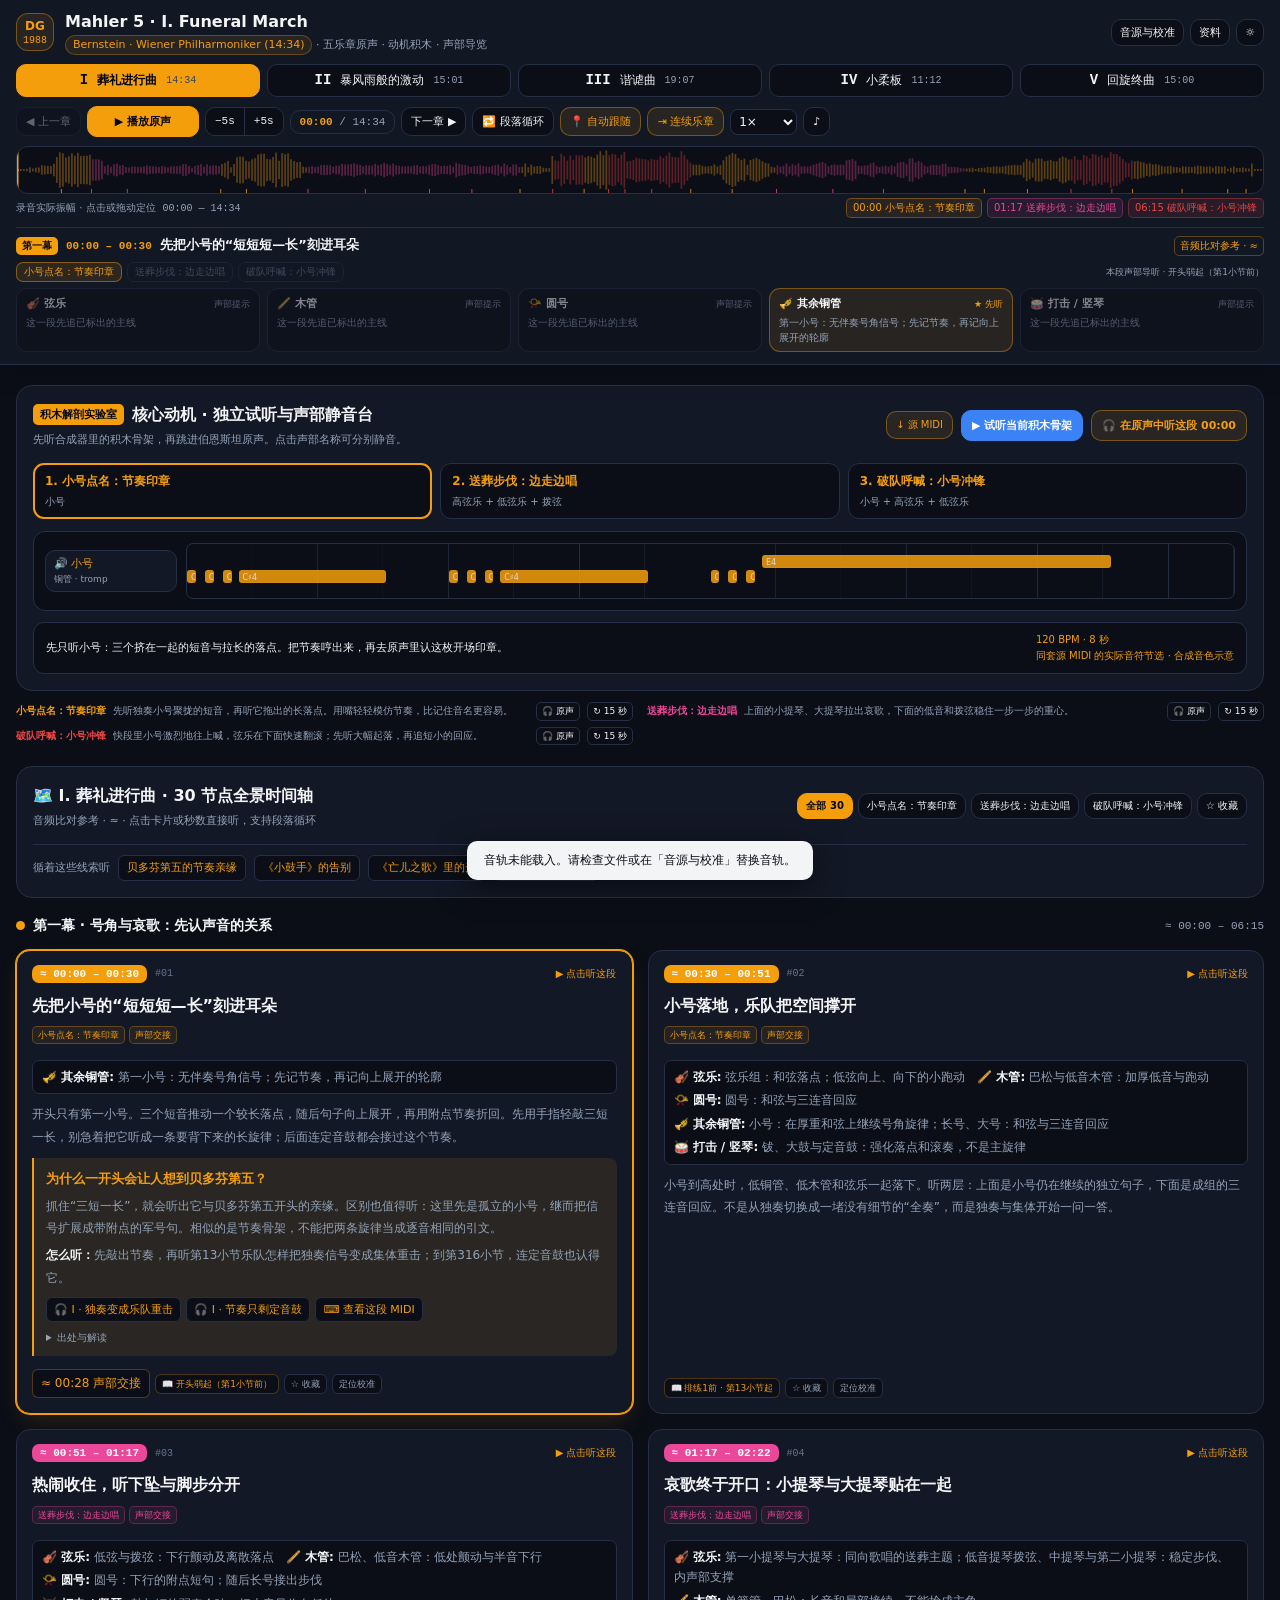
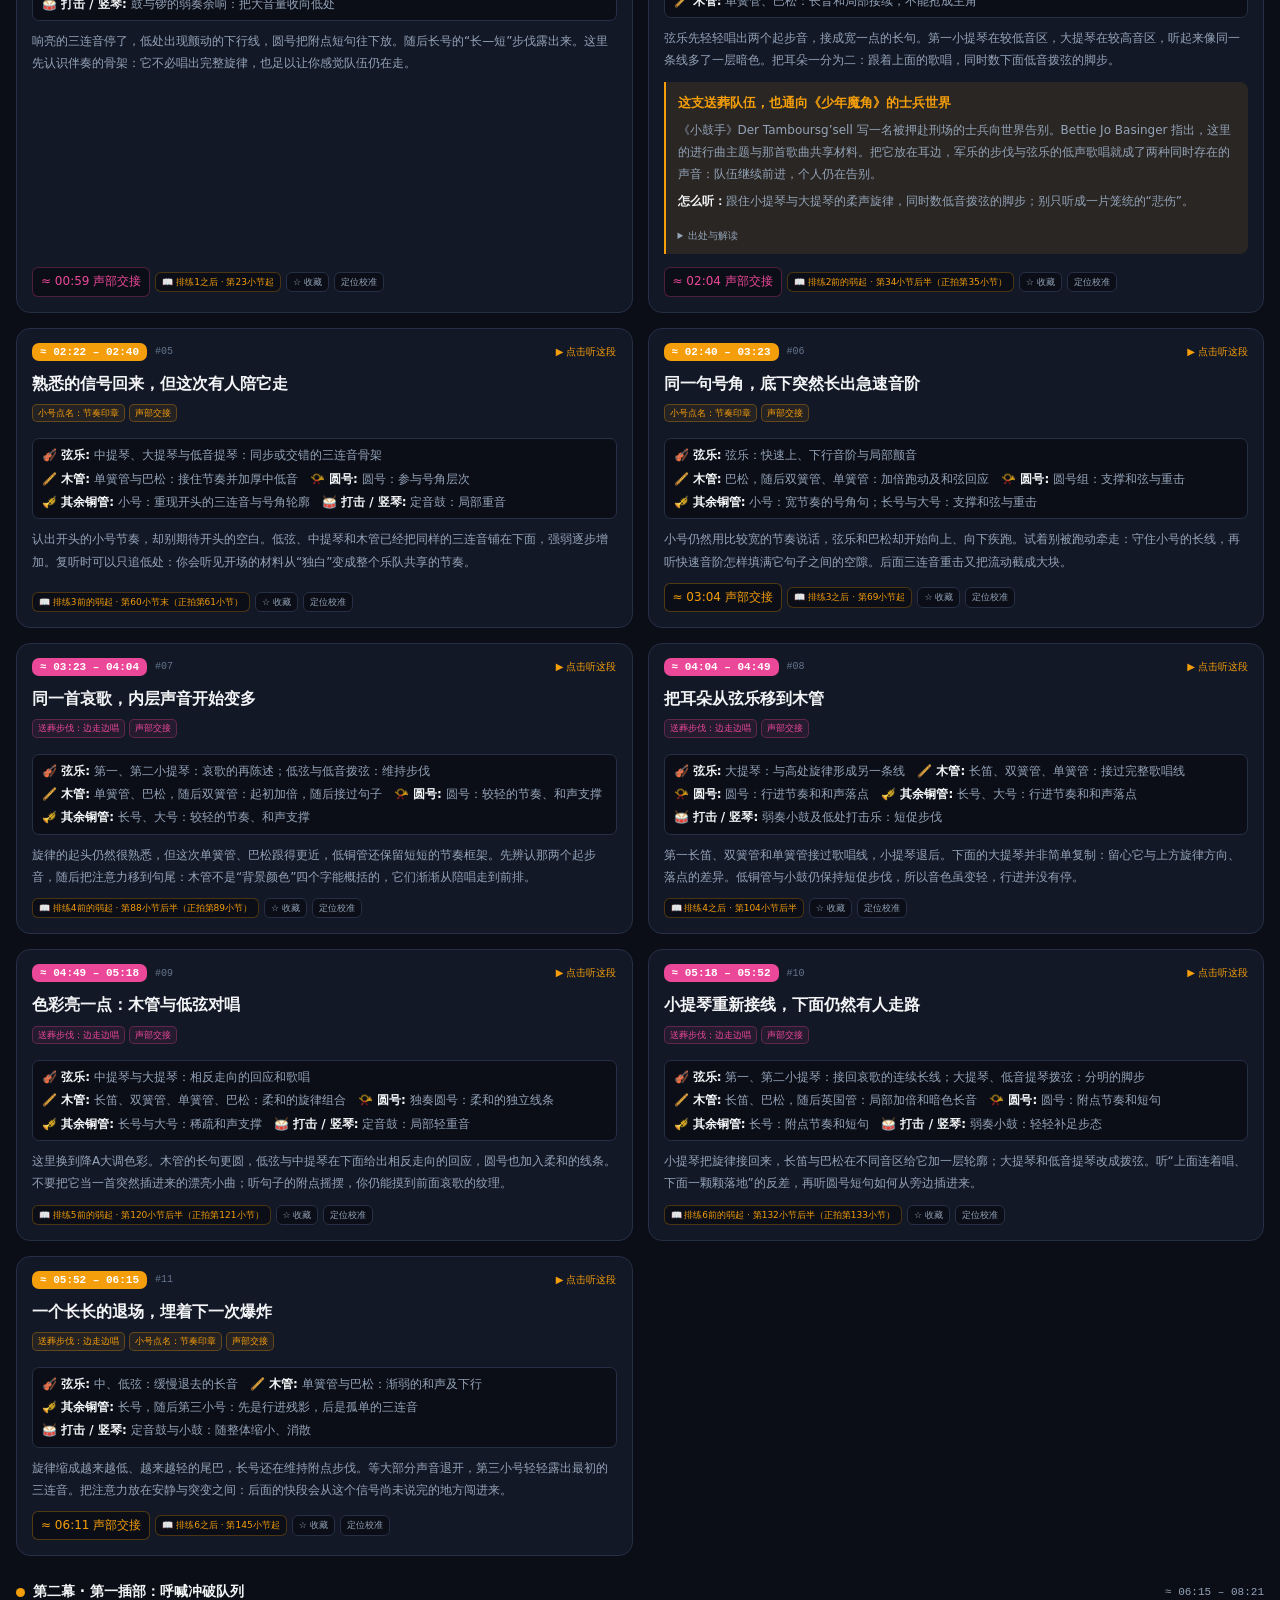
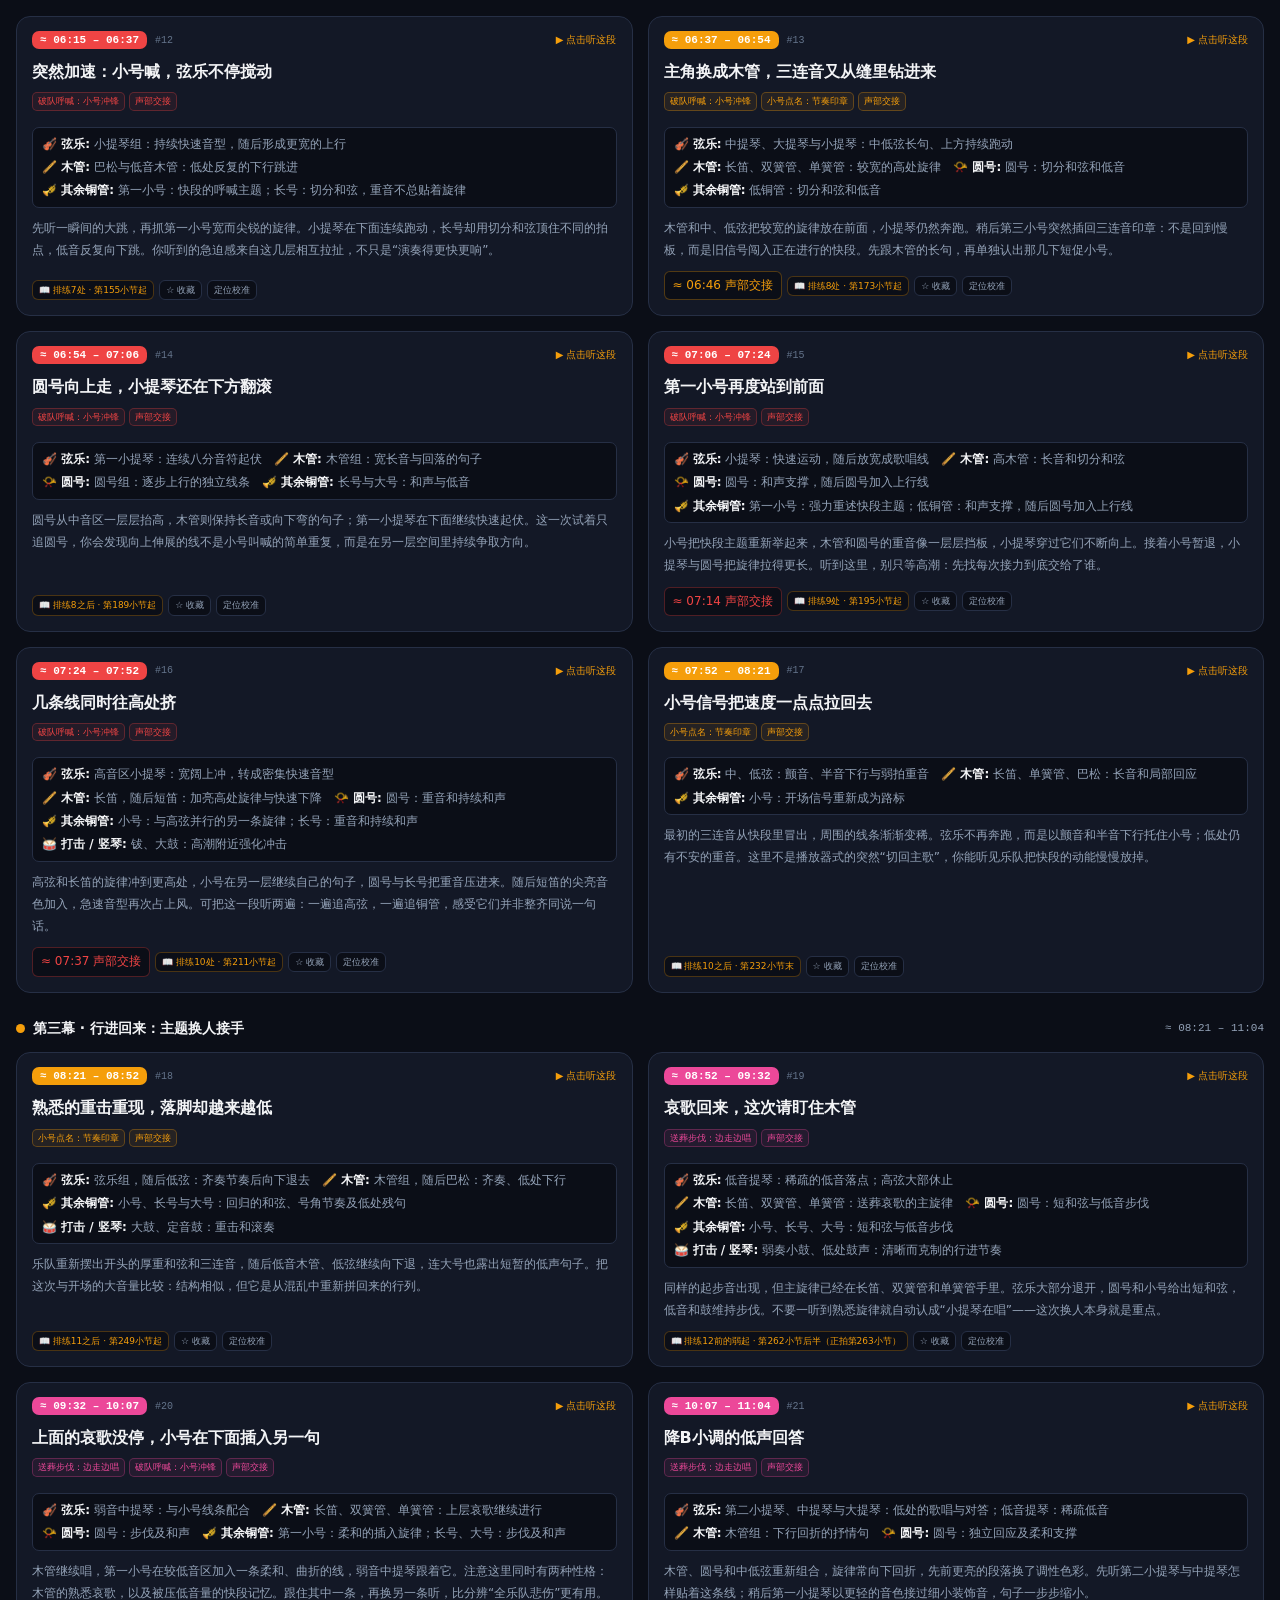
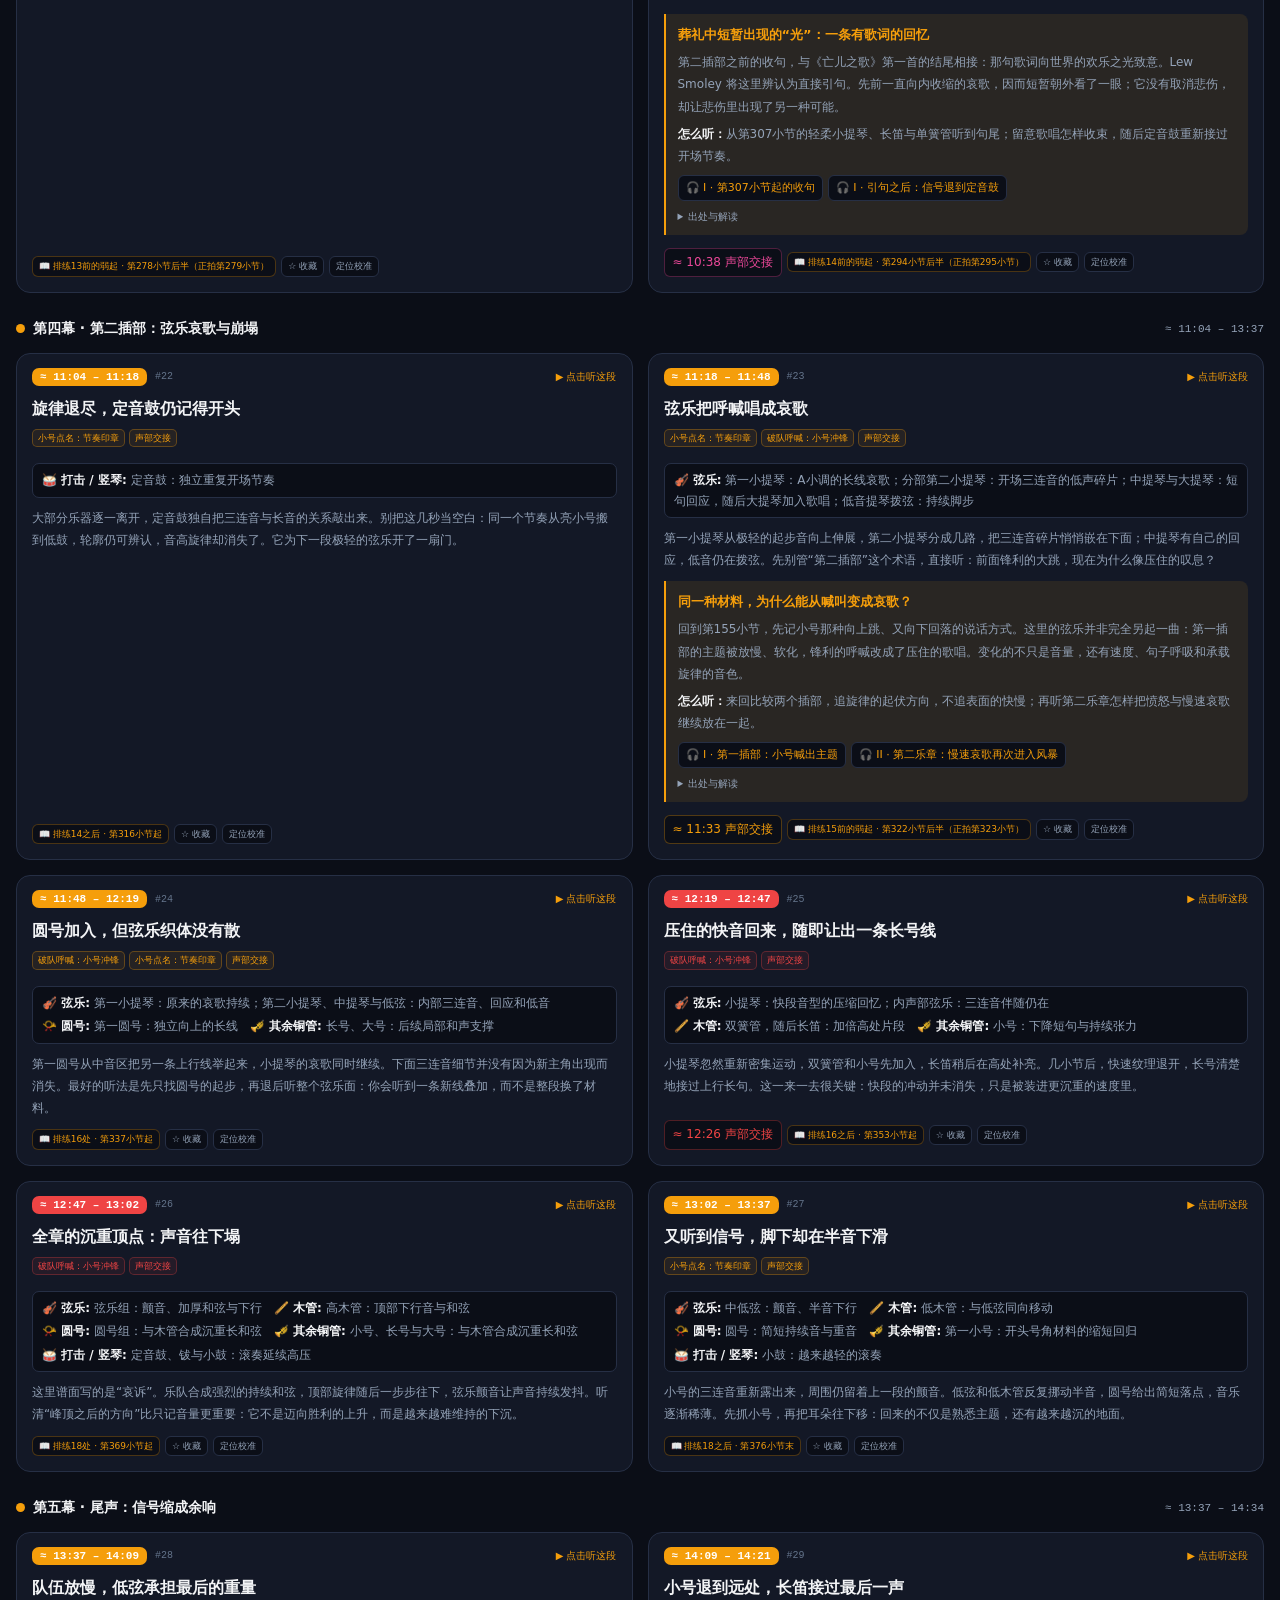
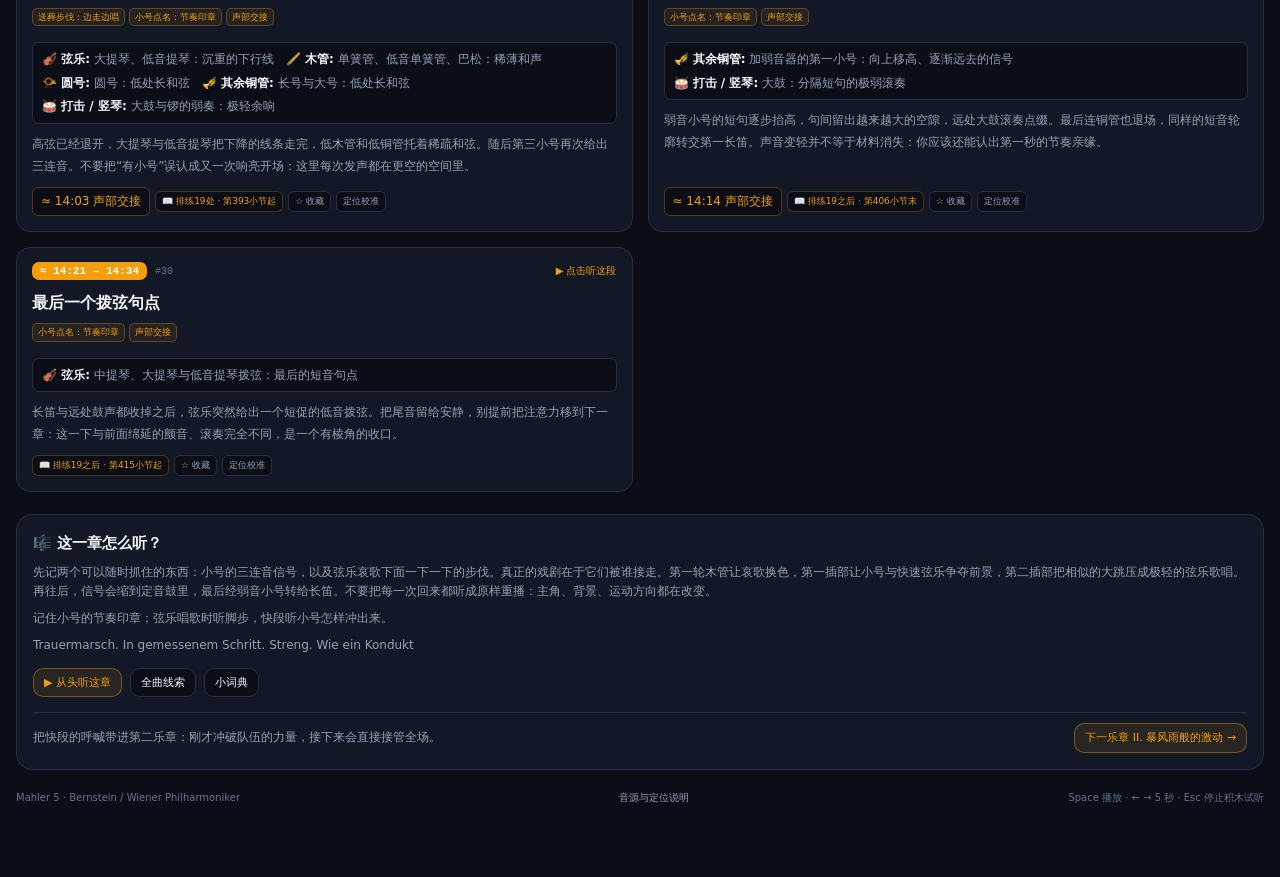
==== index.html @ 34302e83 "Publish five-movement Mahler listening guide" ====
<!doctype html>
<html lang="zh-CN" data-theme="dark">
<head><meta charset="utf-8"><meta name="viewport" content="width=device-width,initial-scale=1"><meta name="theme-color" content="#0b0e17"><title>Mahler 5 · 五乐章原声与动机导览</title><link rel="icon" href="assets/icon.svg" type="image/svg+xml"><link rel="stylesheet" href="style.css"><script defer src="data.js"></script><script defer src="engine.js"></script><script defer src="app.js"></script></head>
<body>
<a class="skip" href="#content">跳到导览</a>
<audio id="audio" preload="metadata"></audio>
<header id="console" class="console">
 <div class="console-inner">
  <div class="console-top"><div class="brand"><div class="dg">DG<small>1988</small></div><div><h1 id="consoleMovement">Mahler 5</h1><p><span id="heroLength">Bernstein · Wiener Philharmoniker</span><span class="desktop-only"> · 五乐章原声 · 动机积木 · 声部导览</span></p></div></div><div class="utilities"><button data-action="settings">音源与校准</button><button data-action="sources">资料</button><button id="themeBtn" aria-label="切换主题">🌙 主题</button></div></div>
  <nav id="movementNav" aria-label="切换乐章"></nav>
  <div class="transport"><button id="prevMovement" aria-label="上一乐章">◀ 上一章</button><button id="play" class="play" aria-label="播放">▶ 播放原声</button><div class="nudge-group"><button id="back5" aria-label="后退五秒">−5s</button><button id="forward5" aria-label="前进五秒">+5s</button></div><div class="clock"><b id="currentTime">00:00</b> / <span id="duration">00:00</span></div><button id="nextMovement" aria-label="下一乐章">下一章 ▶</button><button id="loop" aria-pressed="false">🔁 段落循环</button><button id="follow" class="active" aria-pressed="true">📍 自动跟随</button><button id="continuous" class="active" aria-pressed="true">⇥ 连续乐章</button><label class="speed-label"><span class="sr-only">播放速度</span><select id="speed" aria-label="播放速度"><option value="0.75">0.75×</option><option value="1" selected>1×</option><option value="1.25">1.25×</option></select></label><button id="mute" aria-label="静音">♪</button></div>
  <div class="wave-wrap" id="waveWrap"><canvas id="wave" aria-hidden="true"></canvas><input id="scrub" type="range" min="0" max="900" step="0.1" value="0" aria-label="播放位置"><span id="waveHover" class="wave-hover" hidden></span></div>
  <div class="wave-meta"><span id="waveSource">原声波形 · 点击或拖动定位</span><span id="wavePosition"></span><div id="quickJumps" class="quick-jumps"></div></div>
  <div class="telemetry"><div class="live-row"><span id="liveActBadge" class="act-badge"></span><span id="liveTimeRange" class="time-badge"></span><h2 id="liveStage"></h2><span id="syncBadge" class="sync-badge"></span></div><p id="liveFocus" class="live-focus"></p><div id="liveBlockBadges" class="block-badges"></div><div id="choirRadarGrid" class="radar-grid" aria-label="本段声部导听"></div></div>
 </div>
</header>
<main id="content" tabindex="-1">
 <section id="synthLab" class="panel synth-lab"></section>
 <div id="motifCards" class="motif-minis"></div>
 <section class="timeline-section"><div class="panel timeline-heading"><div><h2>🗺️ <span id="heroTitle"></span> · <span id="mapCount"></span> 节点全景时间轴</h2><p id="timingNote"></p></div><div id="filters" class="filters"></div><nav id="contextLinks" class="context-links" aria-label="本章的音乐线索"></nav></div><div id="timeline" class="timeline"></div></section>
 <section class="panel chapter-intro"><h2>🎼 这一章怎么听？</h2><p id="chapterIntro"></p><p id="firstMission"></p><p id="heroGerman" class="quiet"></p><div class="intro-actions"><button id="startFromBeginning" class="primary-small">▶ 从头听这章</button><button data-action="overview">全曲线索</button><button data-action="glossary">小词典</button></div><div id="nextCard" class="next-card"></div></section>
 <footer><span>Mahler 5 · Bernstein / Wiener Philharmoniker</span><button data-action="sources">音源与定位说明</button><span>Space 播放 · ← → 5 秒 · Esc 停止积木试听</span></footer>
</main>
<div id="toast" class="toast" role="status" aria-live="polite" hidden></div>
<dialog id="dialog" aria-labelledby="dialogTitle"><div class="dialog-head"><h2 id="dialogTitle"></h2><button id="closeDialog" aria-label="关闭">×</button></div><div id="dialogBody"></div></dialog>
</body></html>
---- style.css ----
:root{--bg:#0b0e17;--panel:#131826;--card:#131826;--text:#f3f4f6;--muted:#94a3b8;--faint:#64748b;--line:#262f45;--gold:#f59e0b;--gold-bg:#f59e0b19;--primary:#f59e0b;color-scheme:dark;font-family:ui-sans-serif,system-ui,-apple-system,BlinkMacSystemFont,"Segoe UI","PingFang SC","Microsoft YaHei",sans-serif;font-size:12px}html[data-theme=light]{--bg:#f8fafc;--panel:#fff;--card:#fff;--text:#0f172a;--muted:#64748b;--faint:#94a3b8;--line:#cbd5e1;--gold:#d97706;color-scheme:light}*{box-sizing:border-box}body{margin:0;background:var(--bg);color:var(--text);line-height:1.6}button,input,select{font:inherit}button{color:inherit;border:1px solid var(--line);background:var(--bg);border-radius:10px;padding:5px 10px;cursor:pointer;transition:background .15s,border-color .15s,transform .15s}button:hover{border-color:var(--gold);background:var(--gold-bg)}button:disabled{opacity:.35;cursor:default}button:focus-visible,input:focus-visible,select:focus-visible{outline:2px solid var(--gold);outline-offset:3px}button.active,button.selected{color:var(--gold);background:var(--gold-bg);border-color:#f59e0b66}h1,h2,h3,p{margin:0}h1{font-size:16px;line-height:1.5}h2{font-size:16px}h3{font-size:14px}.quiet{color:var(--muted)}[hidden]{display:none!important}.skip{position:fixed;left:10px;top:-50px;z-index:100;background:var(--gold);color:#020617;padding:8px}.skip:focus{top:10px}.sr-only{position:absolute;width:1px;height:1px;overflow:hidden;clip:rect(0,0,0,0)}.console{position:sticky;top:0;z-index:40;background:color-mix(in srgb,var(--panel) 96%,transparent);border-bottom:1px solid var(--line);box-shadow:0 8px 25px #0003;backdrop-filter:blur(18px)}.console-inner{max-width:1280px;margin:auto;padding:10px 16px 12px;display:flex;flex-direction:column;gap:9px}.console-top,.brand,.utilities,.transport,.nudge-group,.wave-meta,.live-row,.lab-heading,.lab-head,.lab-controls,.stage-topline,.stage-tools,.intro-actions{display:flex;align-items:center;gap:8px}.console-top,.lab-head{justify-content:space-between;flex-wrap:wrap}.brand{gap:11px;min-width:0}.brand p{font-size:11px;color:var(--muted);margin-top:1px}.brand p>span:first-child{display:inline-block;border:1px solid #f59e0b4d;border-radius:20px;background:var(--gold-bg);color:var(--gold);padding:0 7px}.dg{width:38px;height:38px;display:flex;flex-direction:column;justify-content:center;align-items:center;color:var(--gold);font-weight:700;border:1px solid #f59e0b66;background:var(--gold-bg);border-radius:12px;flex-shrink:0;line-height:1.3}.dg small{font:10px ui-monospace,monospace}.utilities{gap:6px}.utilities button{font-size:11px;padding:4px 8px}#movementNav{display:grid;grid-template-columns:repeat(5,1fr);gap:7px}.movement-button{display:flex;align-items:center;justify-content:center;gap:9px;padding:6px 10px;font-size:12px}.movement-button b{font:700 14px ui-monospace,monospace}.movement-button small{color:var(--muted);font:10px ui-monospace,monospace}.movement-button.current{background:var(--gold);color:#020617;border-color:var(--gold);font-weight:700}.movement-button.current small{color:#334155}.transport{flex-wrap:wrap;gap:6px}.transport button{padding:5px 9px;font-size:11px;white-space:nowrap}.transport .play{background:var(--gold);color:#020617;font-weight:700;border-color:var(--gold);padding:6px 14px;min-width:112px}.nudge-group{gap:0;border:1px solid var(--line);border-radius:10px;overflow:hidden}.nudge-group button{border:0;border-radius:0;font-family:ui-monospace,monospace}.nudge-group button+button{border-left:1px solid var(--line)}.clock{border:1px solid var(--line);border-radius:10px;padding:5px 9px;font:11px ui-monospace,monospace;color:var(--muted)}.clock b{color:var(--gold)}.speed-label select{background:var(--bg);color:var(--text);border:1px solid var(--line);border-radius:8px;padding:4px}.wave-wrap{height:48px;position:relative;background:var(--bg);border:1px solid var(--line);border-radius:12px;overflow:hidden}.wave-wrap canvas{display:block;width:100%;height:100%}.wave-wrap input{position:absolute;inset:0;width:100%;height:100%;opacity:0;margin:0;cursor:crosshair}.wave-hover{position:absolute;top:4px;padding:2px 8px;background:#0f172aee;color:#fff;border:1px solid #f59e0b66;border-radius:7px;font:11px ui-monospace,monospace;pointer-events:none}.wave-meta{flex-wrap:wrap;color:var(--muted);font-size:10px;gap:7px;margin-top:-5px}#wavePosition{font:10px ui-monospace,monospace}.quick-jumps{display:flex;flex-wrap:wrap;gap:5px;margin-left:auto}.quick-jumps button{padding:1px 6px;color:var(--motif-color);font-size:10px;border-color:color-mix(in srgb,var(--motif-color) 35%,transparent);background:color-mix(in srgb,var(--motif-color) 10%,transparent);border-radius:5px}.telemetry{padding-top:7px;border-top:1px solid var(--line)}.live-row{min-width:0;gap:8px}.live-row h2{font-size:13px;white-space:nowrap;overflow:hidden;text-overflow:ellipsis}.time-badge{font:700 11px ui-monospace,monospace;color:var(--gold);white-space:nowrap}.sync-badge{font-size:10px;color:var(--gold);margin-left:auto;white-space:nowrap;border:1px solid #f59e0b55;border-radius:5px;padding:1px 5px}.live-focus{display:none}.block-badges{display:flex;flex-wrap:wrap;gap:5px;margin:6px 0}.block-badge{font-size:10px;padding:1px 7px;border:1px solid var(--line);border-radius:7px;color:var(--faint);opacity:.55}.block-badge.active{color:var(--motif-color);border-color:color-mix(in srgb,var(--motif-color) 45%,transparent);background:color-mix(in srgb,var(--motif-color) 12%,transparent);opacity:1}.radar-grid{display:grid;grid-template-columns:repeat(5,minmax(0,1fr));gap:7px}.choir-card{border:1px solid var(--line);border-radius:11px;padding:6px 9px;background:var(--bg);opacity:.5;min-width:0}.choir-card.active{opacity:1;border-color:#10b98155;background:#10b98108}.choir-card.highlight{border-color:#f59e0b66;background:var(--gold-bg)}.choir-card>div{display:flex;justify-content:space-between;gap:4px;align-items:center}.choir-card b{font-size:11px;font-weight:600;white-space:nowrap}.choir-card>div span{font-size:9px;color:var(--muted);white-space:nowrap}.choir-card.highlight>div span{color:var(--gold)}.choir-card p{font-size:10px;color:var(--muted);line-height:1.5;margin-top:2px;display:-webkit-box;-webkit-line-clamp:2;-webkit-box-orient:vertical;overflow:hidden}main{max-width:1280px;margin:auto;padding:20px 16px 55px}.panel{background:var(--panel);border:1px solid var(--line);border-radius:16px;padding:16px}.lab-heading{gap:8px;flex-wrap:wrap}.lab-badge{background:var(--gold);color:#020617;font-size:11px;font-weight:700;padding:2px 7px;border-radius:5px}.lab-heading h2{font-size:16px}.lab-head p{font-size:11px;color:var(--muted);margin-top:4px}.lab-controls{flex-wrap:wrap}.lab-controls button{font-size:11px;padding:6px 10px;font-weight:600}.synth-button{background:#3b82f6;color:white;border-color:#3b82f6}.primary-small{background:var(--gold-bg);color:var(--gold);border-color:#f59e0b66}.secondary-small{color:var(--muted)}.synth-tabs{display:grid;grid-template-columns:repeat(4,minmax(0,1fr));gap:8px;margin:14px 0 12px}.synth-tabs button{text-align:left;padding:8px 11px;border-radius:11px}.synth-tabs button b{color:var(--mode-color);display:block;font-size:12px}.synth-tabs button small{color:var(--muted);display:block;font-size:10px;margin-top:3px;overflow:hidden;white-space:nowrap;text-overflow:ellipsis}.synth-tabs button.selected{border:2px solid var(--gold);padding:7px 10px;background:var(--bg)}.piano-roll{background:var(--bg);border:1px solid var(--line);border-radius:12px;padding:11px;overflow:hidden}.piano-row{display:flex;gap:9px;align-items:center;margin-bottom:8px}.piano-row:last-child{margin-bottom:0}.track-mute{width:132px;flex-shrink:0;text-align:left;font-size:11px;padding:5px 8px;background:var(--panel);line-height:1.5}.track-mute small{font-size:9px;display:block;color:var(--muted);white-space:nowrap;overflow:hidden;text-overflow:ellipsis}.piano-lane{position:relative;flex:1;height:56px;overflow:hidden;border:1px solid var(--line);border-radius:7px;background:repeating-linear-gradient(90deg,transparent,transparent calc(6.25% - 1px),var(--line) 6.25%)}.piano-note{position:absolute;height:13px;line-height:13px;white-space:nowrap;overflow:hidden;font-size:8px;padding-left:3px;color:#fff;border:1px solid #ffffff0d;background:var(--note-color);border-radius:3px;opacity:.85;transition:filter .08s,transform .08s}.piano-note.sounding{filter:brightness(1.4);transform:scaleY(1.15);box-shadow:0 0 7px var(--note-color)}.piano-playhead{position:absolute;top:0;bottom:0;width:2px;background:#fbbf24;pointer-events:none;z-index:3}.piano-row.muted{opacity:.3}.synth-explanation{display:flex;align-items:center;justify-content:space-between;gap:15px;background:var(--bg);border:1px solid var(--line);border-radius:11px;margin-top:11px;padding:9px 12px;font-size:11px}.synth-explanation p{line-height:1.7}.synth-explanation>span{color:var(--gold);font-size:10px;white-space:nowrap}.motif-minis{display:grid;grid-template-columns:repeat(2,minmax(0,1fr));gap:6px 14px;margin:11px 0 21px}.motif-mini{display:flex;align-items:center;gap:7px;font-size:10px;min-width:0}.motif-mini b{color:var(--motif-color);white-space:nowrap}.motif-mini>span{color:var(--muted);white-space:nowrap;overflow:hidden;text-overflow:ellipsis;flex:1}.motif-mini button{font-size:9px;white-space:nowrap;padding:1px 5px;border-radius:5px}.timeline-heading{display:flex;justify-content:space-between;align-items:center;gap:15px;flex-wrap:wrap;margin-bottom:16px}.timeline-heading p{font-size:11px;color:var(--muted);margin-top:3px}.filters{display:flex;gap:5px;flex-wrap:wrap}.filter{font-size:10px;padding:4px 8px}.filter.selected{background:var(--gold);color:#020617;border-color:var(--gold);font-weight:600}.timeline{display:grid;grid-template-columns:repeat(2,minmax(0,1fr));gap:15px}.stage{min-width:0;scroll-margin-top:370px}.stage-body{height:100%;display:flex;flex-direction:column;border:1px solid var(--line);background:var(--panel);border-radius:14px;overflow:hidden;transition:transform .16s,box-shadow .16s,border-color .16s}.stage-body:hover{transform:translateY(-1px)}.stage.current .stage-body{border-color:var(--gold);box-shadow:0 0 0 1px var(--gold),0 10px 25px -5px #f59e0b26}.stage-select{text-align:left;border:0;border-radius:0;padding:14px 15px 10px;width:100%;background:transparent;flex:1}.stage-select:hover{background:transparent}.stage-topline{margin-bottom:9px}.stage-time{font:700 11px ui-monospace,monospace;color:#fff;background:var(--stage-color);border-radius:7px;padding:3px 8px}.stage-number{font:10px ui-monospace,monospace;color:var(--faint)}.stage-play{margin-left:auto;font-size:10px;color:var(--gold)}.stage h3{font-weight:650;line-height:1.7}.stage-pills{display:flex;flex-wrap:wrap;gap:4px;margin:7px 0}.stage-pill{font-size:9px;border:1px solid color-mix(in srgb,var(--stage-color) 30%,transparent);background:color-mix(in srgb,var(--stage-color) 8%,transparent);color:var(--stage-color);border-radius:5px;padding:1px 5px}.stage p{font-size:12px;color:var(--muted);line-height:1.85}.stage-layers{background:var(--bg);border:1px solid var(--line);border-radius:7px;padding:5px 8px;font-size:10px;color:var(--muted);margin-top:9px;display:flex;flex-direction:column}.stage-tools{flex-wrap:wrap;padding:0 15px 12px;gap:5px}.stage-tools button{font-size:9px;padding:2px 6px;border-radius:6px;color:var(--muted)}.stage-tools .cue{color:var(--stage-color);border-color:color-mix(in srgb,var(--stage-color) 30%,transparent);background:var(--bg)}.stage-tools .bookmark.saved{color:var(--gold)}.chapter-intro{margin-top:22px}.chapter-intro h2{font-size:15px}.chapter-intro p{color:var(--muted);margin-top:8px;font-size:12px}.intro-actions{margin-top:12px}.intro-actions button{font-size:11px}.next-card{border-top:1px solid var(--line);margin-top:15px;padding-top:10px;display:flex;align-items:center;justify-content:space-between;gap:15px}.next-card p{margin:0}.next-card button{white-space:nowrap;font-size:11px}footer{margin-top:20px;display:flex;align-items:center;justify-content:space-between;gap:10px;color:var(--faint);font-size:10px;flex-wrap:wrap}footer button{border:0;padding:0;background:none;color:var(--muted);font-size:10px}.toast{position:fixed;bottom:20px;left:50%;transform:translateX(-50%);padding:10px 17px;background:var(--text);color:var(--bg);border-radius:10px;box-shadow:0 8px 30px #0008;z-index:100;max-width:90vw}dialog{width:min(740px,calc(100% - 26px));max-height:88dvh;overflow:auto;color:var(--text);background:var(--panel);border:1px solid var(--line);padding:22px;border-radius:16px}dialog::backdrop{background:#020617b3;backdrop-filter:blur(4px)}.dialog-head{display:flex;justify-content:space-between;align-items:center;border-bottom:1px solid var(--line);padding-bottom:12px;margin-bottom:15px}.dialog-head h2{font-size:18px}.dialog-head button{font-size:20px;padding:1px 9px}#dialogBody p{font-size:12px;color:var(--muted);line-height:1.9;margin:10px 0}#dialogBody h3{font-size:14px;margin:20px 0 8px}#dialogBody a{color:var(--gold)}.source-row{display:flex;align-items:center;gap:10px;padding:12px 0;border-bottom:1px solid var(--line);flex-wrap:wrap}.source-row small{color:var(--muted);flex:1}.file-label{font-size:10px;white-space:nowrap;padding:4px 8px;border:1px solid var(--line);color:var(--gold);border-radius:7px;cursor:pointer}.file-label input{display:none}.calibrate-row{display:flex;align-items:center;gap:8px;margin:15px 0;font-size:12px}.calibrate-row input[type=number]{width:90px;background:var(--bg);color:var(--text);border:1px solid var(--line);border-radius:7px;padding:5px}.dialog-actions{display:flex;flex-wrap:wrap;gap:8px}.source-link{margin:12px 0}.source-link small{display:block;color:var(--muted);font-size:10px}details{padding:10px 0;border-bottom:1px solid var(--line)}summary{cursor:pointer}.empty-filter{color:var(--muted);padding:20px}.text-button{color:var(--gold);background:transparent}.timing-kind{font-size:9px;color:var(--muted)}
@media(max-width:1000px){.console-inner{gap:7px}.transport{gap:5px}.transport button{font-size:10px;padding:4px 7px}.transport .play{min-width:104px;padding:5px 9px}.movement-button{font-size:11px;gap:6px}.movement-button small{display:none}.radar-grid{gap:5px}.choir-card{padding:5px 7px}.choir-card>div span{display:none}.lab-controls{margin-top:5px}.synth-tabs{grid-template-columns:repeat(2,minmax(0,1fr))}.stage{scroll-margin-top:380px}.motif-minis{grid-template-columns:1fr}}
@media(max-width:640px){h1{font-size:13px}.console-inner{padding:8px 10px;gap:6px}.brand{gap:7px}.dg{width:32px;height:32px;font-size:11px}.brand p{font-size:9px}.desktop-only{display:none}.utilities{gap:4px}.utilities button{padding:3px 5px;font-size:9px}.console-top{gap:7px}.movement-button{padding:5px 2px;font-size:10px;gap:4px;white-space:nowrap}.movement-button b{font-size:11px}#movementNav{gap:4px}.transport{gap:5px}.transport button{font-size:9px;padding:4px 6px}.transport .play{font-size:10px;min-width:100px}.clock{font-size:10px;padding:5px}.speed-label select{padding:2px;font-size:10px}.wave-wrap{height:39px}.wave-meta{font-size:9px;gap:4px}.quick-jumps{margin-left:0;gap:4px;max-width:100%;overflow-x:auto;flex-wrap:nowrap;scrollbar-width:none}.quick-jumps button{font-size:9px;white-space:nowrap}.live-row{gap:5px}.live-row h2{font-size:11px}.time-badge{font-size:9px}.sync-badge{font-size:8px;padding:0 3px}.block-badges{gap:3px;margin:4px 0}.block-badge{font-size:8px;padding:0 4px}.radar-grid{grid-template-columns:repeat(5,minmax(0,1fr));gap:4px}.choir-card{padding:4px 3px;border-radius:7px}.choir-card b{font-size:8px}.choir-card p{font-size:8px;-webkit-line-clamp:2;line-height:1.35}.telemetry{padding-top:5px}main{padding:14px 10px 40px}.panel{padding:12px;border-radius:12px}.lab-heading{gap:5px}.lab-heading h2{font-size:13px}.lab-badge{font-size:9px}.lab-head p{font-size:10px}.lab-controls{gap:5px;margin-top:4px}.lab-controls button{font-size:10px;padding:5px 7px}.synth-tabs{gap:6px;margin:11px 0 9px}.synth-tabs button{padding:6px 7px}.synth-tabs button.selected{padding:5px 6px}.synth-tabs button b{font-size:10px}.synth-tabs button small{font-size:8px}.piano-roll{padding:7px}.piano-row{gap:6px}.track-mute{width:83px;font-size:9px;padding:4px}.track-mute small{font-size:8px}.piano-lane{height:53px}.piano-note{font-size:7px;height:11px;line-height:11px;padding-left:1px}.synth-explanation{display:block;padding:7px 9px;font-size:10px}.synth-explanation>span{display:block;margin-top:5px;font-size:9px}.motif-minis{margin:9px 0 15px;gap:5px}.motif-mini{gap:5px;font-size:9px}.motif-mini button{font-size:8px;padding:1px 3px}.timeline-heading{gap:9px;margin-bottom:12px}.timeline-heading h2{font-size:13px}.timeline-heading p{font-size:9px}.filter{font-size:9px;padding:3px 6px}.filters{gap:4px}.timeline{grid-template-columns:1fr;gap:12px}.stage{scroll-margin-top:410px}.stage-select{padding:12px 12px 9px}.stage h3{font-size:13px}.stage p{font-size:11px}.stage-tools{padding:0 12px 11px}.stage-time{font-size:10px;padding:2px 6px}.stage-play{font-size:9px}.stage-layers{font-size:9px}.next-card{align-items:flex-start;flex-direction:column;gap:10px}.chapter-intro p{font-size:11px}footer{font-size:9px}footer>span:last-child{display:none}dialog{padding:16px}.dialog-head h2{font-size:16px}}
@media(prefers-reduced-motion:reduce){*{transition:none!important;animation:none!important;scroll-behavior:auto!important}}

.midi-download{color:var(--gold);border:1px solid #f59e0b66;background:var(--gold-bg);border-radius:10px;padding:5px 9px;text-decoration:none;font-size:10px;white-space:nowrap}.midi-download:hover{background:#f59e0b30}.synth-explanation>span{max-width:260px;white-space:normal;flex-shrink:0}.lab-controls{max-width:100%}

/* Keep the source atlas's named acts and complete orchestra-role strips. */
.act-heading{grid-column:1/-1;display:flex;align-items:center;gap:8px;margin:9px 0 -3px;font-size:14px;font-weight:700;line-height:1.7}
.act-heading:first-child{margin-top:0}
.act-heading::before{content:"";width:9px;height:9px;border-radius:50%;background:var(--gold);flex-shrink:0}
.act-heading h3{flex:1;min-width:0;font-size:14px;line-height:1.7}
.act-heading>span{color:var(--muted);font:11px ui-monospace,monospace;white-space:nowrap}
.stage-choirs{display:flex;flex-wrap:wrap;gap:3px 12px;padding:6px 9px;margin:9px 0;background:var(--bg);border:1px solid var(--line);border-radius:7px;font-size:10px;line-height:1.7;color:var(--muted);text-align:left}
.stage-choirs>span{min-width:0;overflow-wrap:anywhere}
.stage-choirs b,.stage-choirs strong{color:var(--text);font-weight:600}
/* Invisible native controls retain visible keyboard focus on their containers. */
a:focus-visible{outline:2px solid var(--gold);outline-offset:3px}
.wave-wrap:focus-within{outline:2px solid var(--gold);outline-offset:3px}
.file-label{position:relative;display:inline-block}
.file-label input{display:block;position:absolute;inset:0;width:100%;height:100%;margin:0;opacity:0;cursor:pointer}
.file-label:focus-within{outline:2px solid var(--gold);outline-offset:3px}
#content{scroll-margin-top:370px}
@media(max-width:640px){.act-heading{font-size:13px;flex-wrap:wrap}.act-heading h3{font-size:13px;flex-basis:calc(100% - 20px)}.act-heading>span{margin-left:17px;font-size:10px}.stage-choirs{font-size:10px;gap:3px 8px}#content{scroll-margin-top:410px}}
/* Match the reference's readable card headings, timestamp chips and progress strip. */
.act-badge{background:var(--gold);color:#0b0e17;font-size:10px;font-weight:700;border-radius:5px;padding:1px 6px;white-space:nowrap}
.stage h4{font-size:16px;font-weight:650;line-height:1.7;margin:0}
.stage-tools .cue{font-size:12px;padding:4px 8px}
.stage-choirs{font-size:12px}
.stage-body{position:relative}
.stage-progress{height:3px;margin-top:auto;background:transparent}
.stage-progress>span{display:block;height:100%;width:var(--stage-progress,0%);background:var(--stage-color);transition:width .15s linear}
@media(max-width:640px){.act-badge{font-size:8px;padding:0 4px}.stage h4{font-size:14px}.stage-tools .cue,.stage-choirs{font-size:11px}.stage-tools .cue{padding:3px 6px}}
.stage-select{display:flex;flex-direction:column;align-items:stretch;justify-content:flex-start}

/* Score references retain the original compact console and two-column cards. */
.radar-note{margin-left:auto;font-size:9px;color:var(--muted);align-self:center}
.stage-tools .score-ref{color:var(--gold);border-color:#f59e0b44}
@media(max-width:640px){.radar-note{font-size:8px}.choir-card b{white-space:normal}}

/* Interpretive notes live beside the music, within the reference's two columns. */
.context-links{flex-basis:100%;display:flex;flex-wrap:wrap;gap:5px 8px;align-items:center;border-top:1px solid var(--line);padding-top:10px;font-size:11px;color:var(--muted)}
.context-links:empty{display:none}
.context-links button{font-size:11px;color:var(--gold);padding:3px 8px;border-radius:6px}
.context-note{margin:0 15px 13px;padding:10px 12px;border-left:2px solid var(--gold);background:var(--gold-bg);border-radius:0 8px 8px 0}
.context-note h5{font-size:13px;line-height:1.7;color:var(--gold);margin:0 0 5px;font-weight:650}
.context-note p+p{margin-top:5px}
.context-note p b{color:var(--text);font-weight:600}
.context-actions{display:flex;flex-wrap:wrap;gap:5px;margin-top:8px}
.context-actions button{font-size:11px;padding:3px 7px;border-radius:6px;color:var(--gold)}
.context-note details{border:0;padding:8px 0 0;font-size:11px;color:var(--muted)}
.context-note details p{font-size:11px}
.context-note details a{color:var(--gold);text-decoration-color:#f59e0b55}
.context-note .context-source{margin-top:6px;font-size:11px;line-height:1.7;overflow-wrap:anywhere}
.context-note summary{font-size:10px}
.context-note:focus{outline:2px solid var(--gold);outline-offset:3px}
.context-note,.synth-lab{scroll-margin-top:370px}
@media(min-width:1001px){.synth-tabs{grid-template-columns:repeat(auto-fit,minmax(175px,1fr))}}
@media(max-width:640px){.context-note{margin:0 12px 11px;padding:8px 10px}.context-note h5{font-size:12px}.context-links,.context-links button,.context-actions button{font-size:10px}.context-note,.synth-lab{scroll-margin-top:410px}}
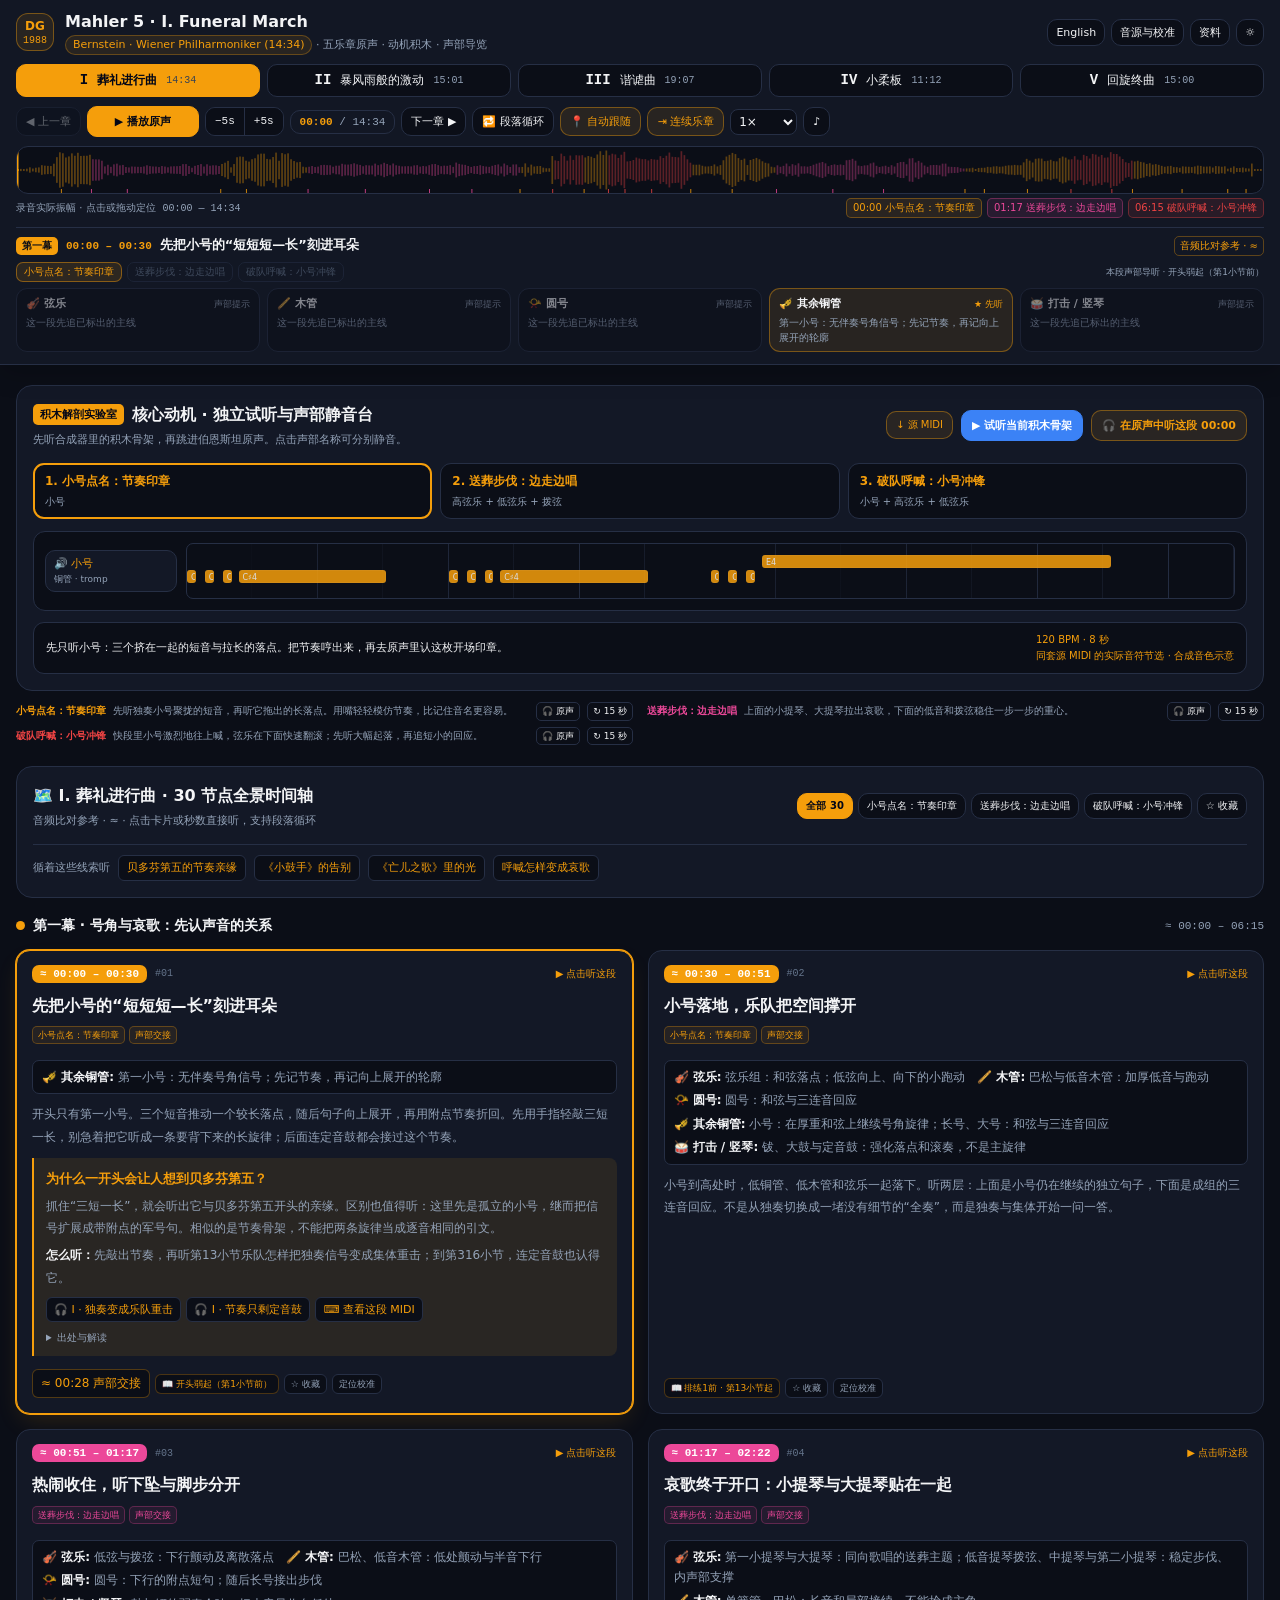
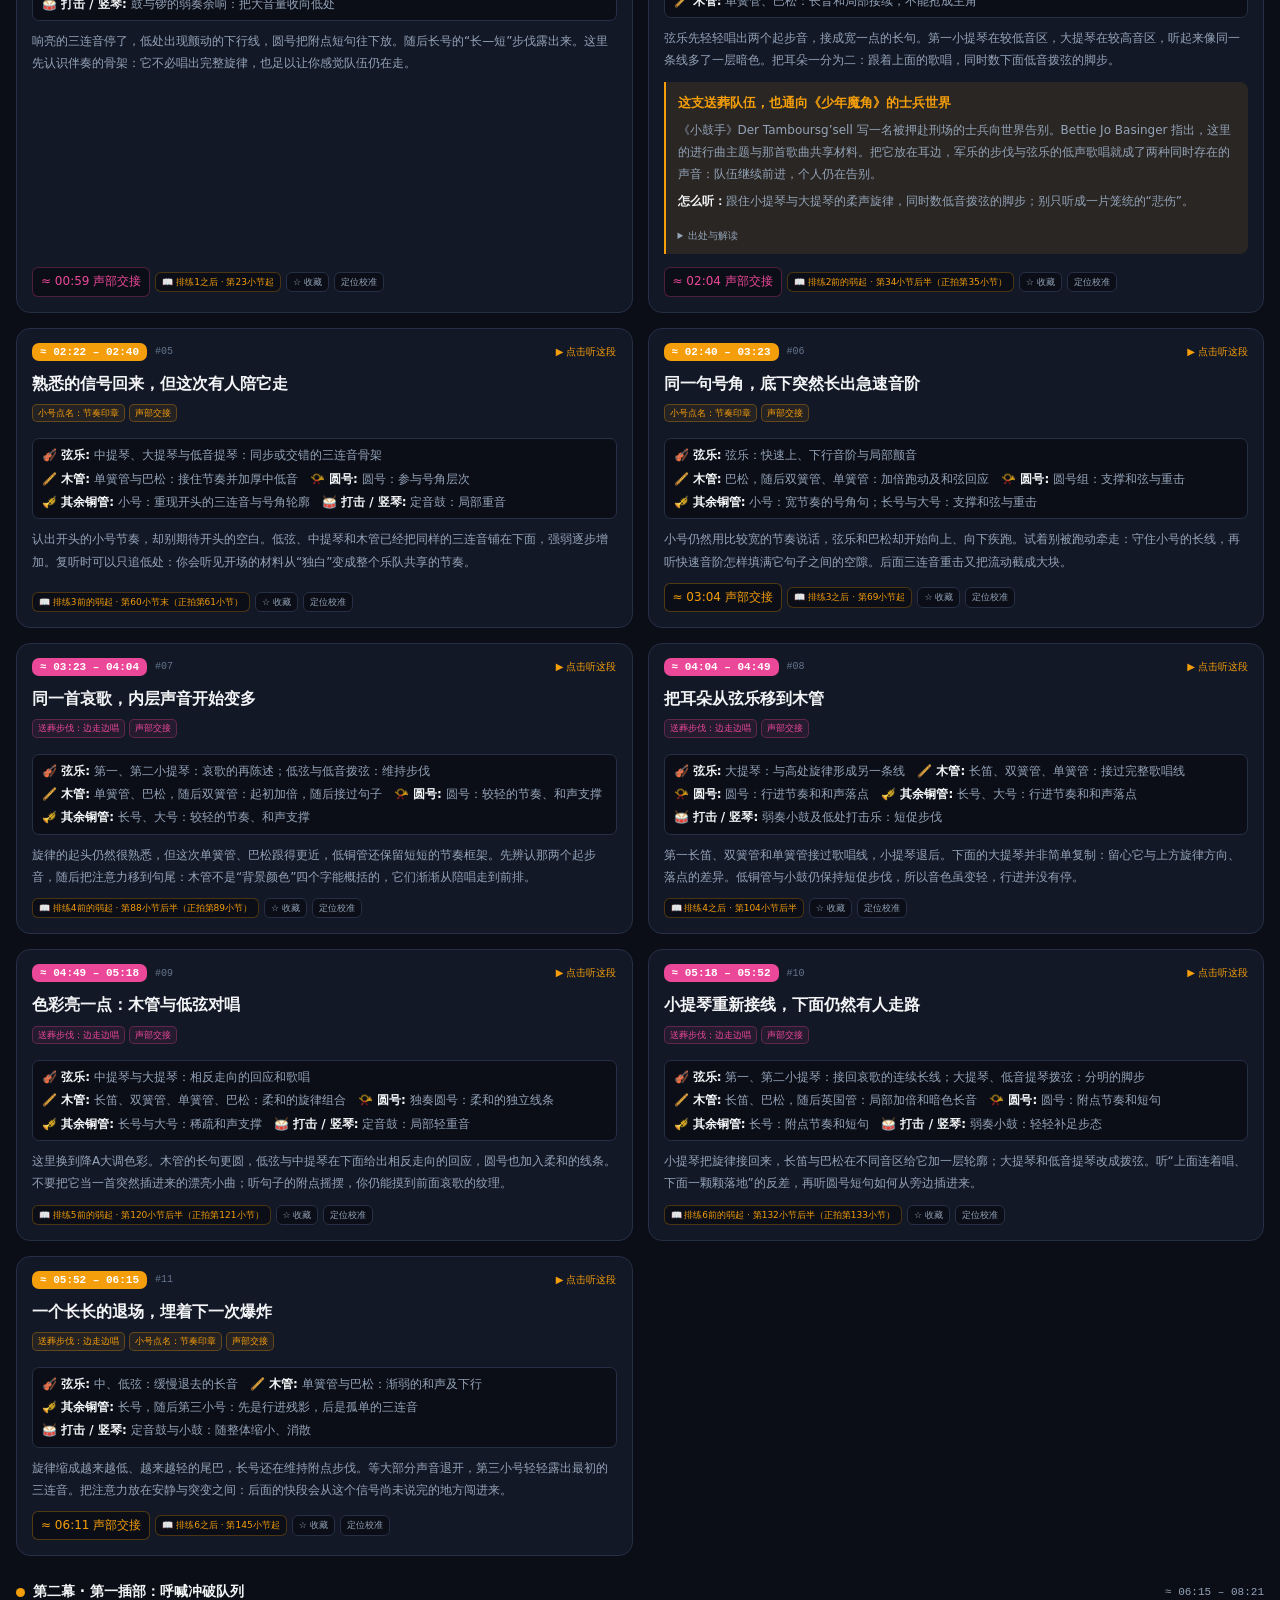
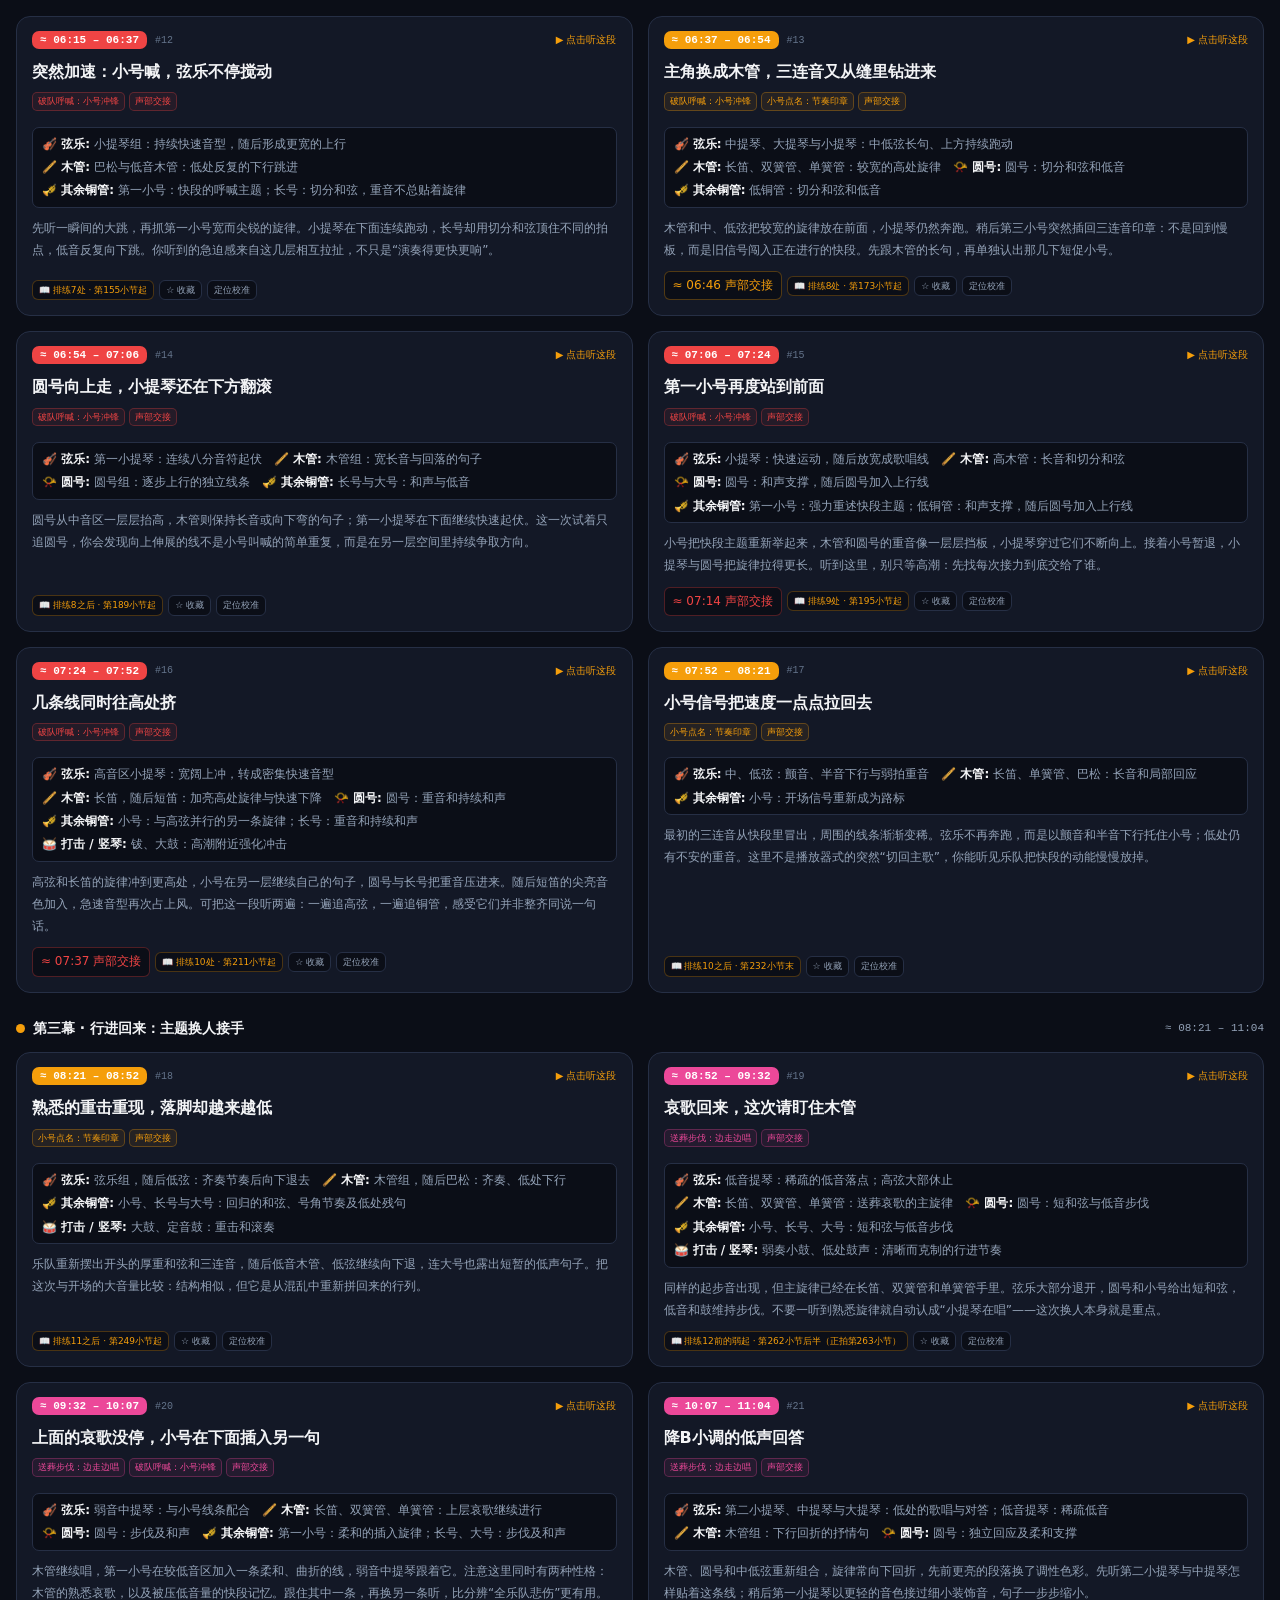
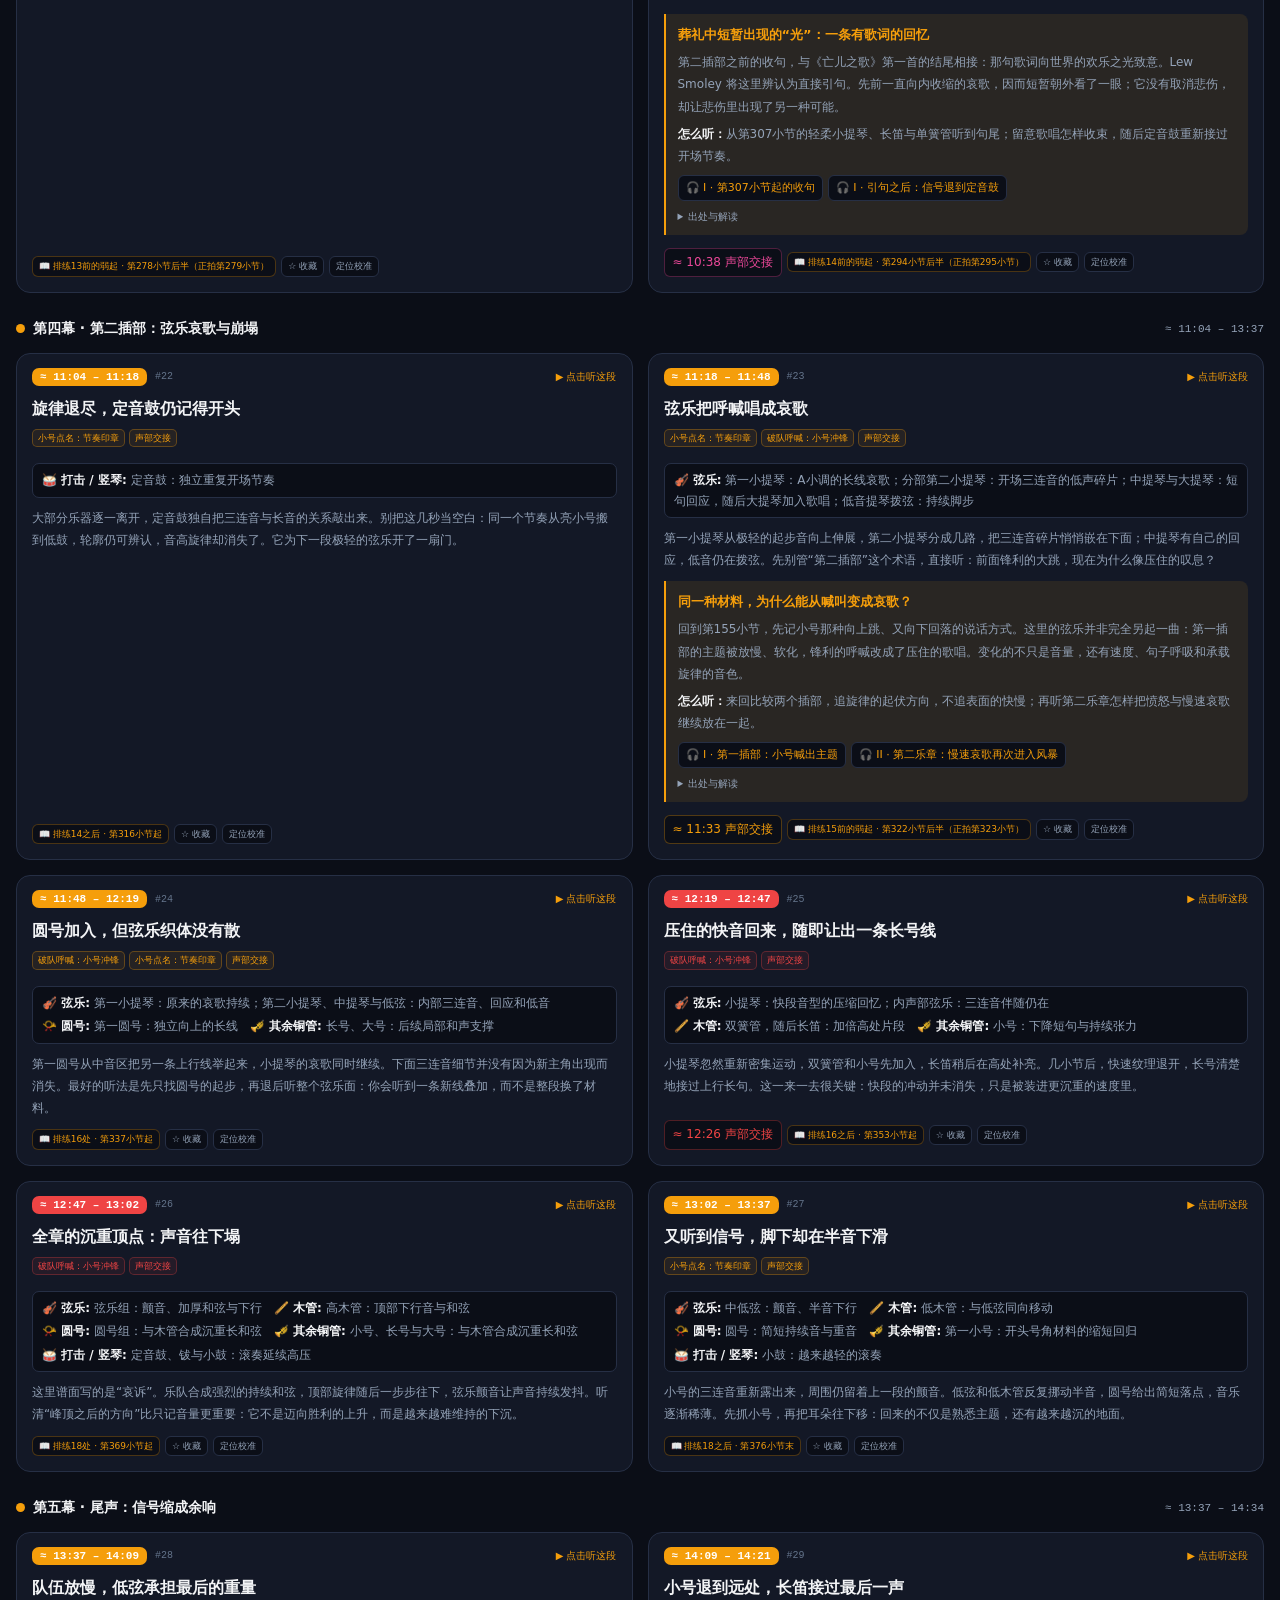
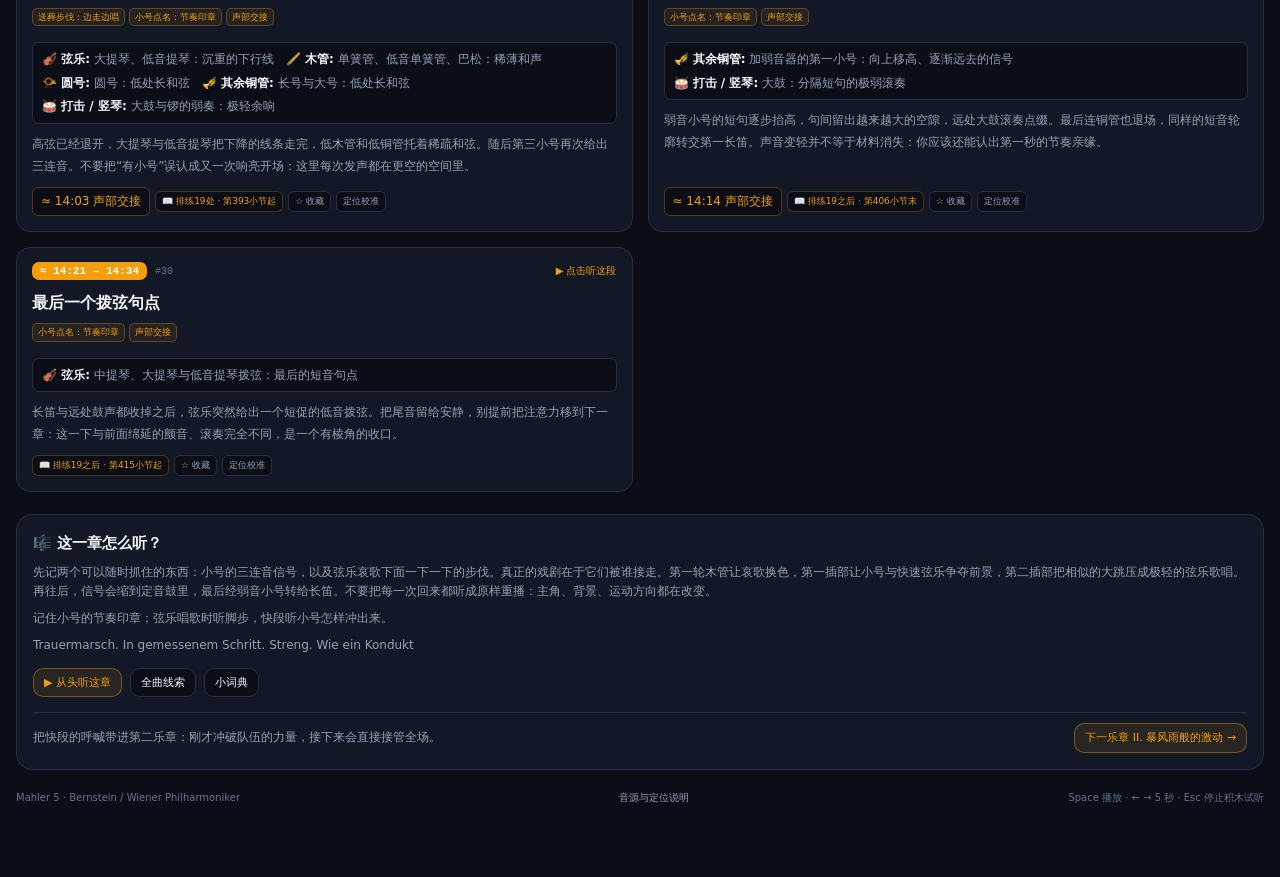
==== commit f766fdf6: "feat: Mahler 5 v2 bilingual support (ZH/EN dynamic toggle)" ====
--- a/index.html
+++ b/index.html
@@ -6,7 +6,7 @@
 <audio id="audio" preload="metadata"></audio>
 <header id="console" class="console">
  <div class="console-inner">
-  <div class="console-top"><div class="brand"><div class="dg">DG<small>1988</small></div><div><h1 id="consoleMovement">Mahler 5</h1><p><span id="heroLength">Bernstein · Wiener Philharmoniker</span><span class="desktop-only"> · 五乐章原声 · 动机积木 · 声部导览</span></p></div></div><div class="utilities"><button data-action="settings">音源与校准</button><button data-action="sources">资料</button><button id="themeBtn" aria-label="切换主题">🌙 主题</button></div></div>
+  <div class="console-top"><div class="brand"><div class="dg">DG<small>1988</small></div><div><h1 id="consoleMovement">Mahler 5</h1><p><span id="heroLength">Bernstein · Wiener Philharmoniker</span><span class="desktop-only"> · 五乐章原声 · 动机积木 · 声部导览</span></p></div></div><div class="utilities"><button id="langBtn" aria-label="Switch Language / 切换语言">English</button><button data-action="settings" id="btnSettings">音源与校准</button><button data-action="sources" id="btnSources">资料</button><button id="themeBtn" aria-label="切换主题">🌙 主题</button></div></div>
   <nav id="movementNav" aria-label="切换乐章"></nav>
   <div class="transport"><button id="prevMovement" aria-label="上一乐章">◀ 上一章</button><button id="play" class="play" aria-label="播放">▶ 播放原声</button><div class="nudge-group"><button id="back5" aria-label="后退五秒">−5s</button><button id="forward5" aria-label="前进五秒">+5s</button></div><div class="clock"><b id="currentTime">00:00</b> / <span id="duration">00:00</span></div><button id="nextMovement" aria-label="下一乐章">下一章 ▶</button><button id="loop" aria-pressed="false">🔁 段落循环</button><button id="follow" class="active" aria-pressed="true">📍 自动跟随</button><button id="continuous" class="active" aria-pressed="true">⇥ 连续乐章</button><label class="speed-label"><span class="sr-only">播放速度</span><select id="speed" aria-label="播放速度"><option value="0.75">0.75×</option><option value="1" selected>1×</option><option value="1.25">1.25×</option></select></label><button id="mute" aria-label="静音">♪</button></div>
   <div class="wave-wrap" id="waveWrap"><canvas id="wave" aria-hidden="true"></canvas><input id="scrub" type="range" min="0" max="900" step="0.1" value="0" aria-label="播放位置"><span id="waveHover" class="wave-hover" hidden></span></div>
